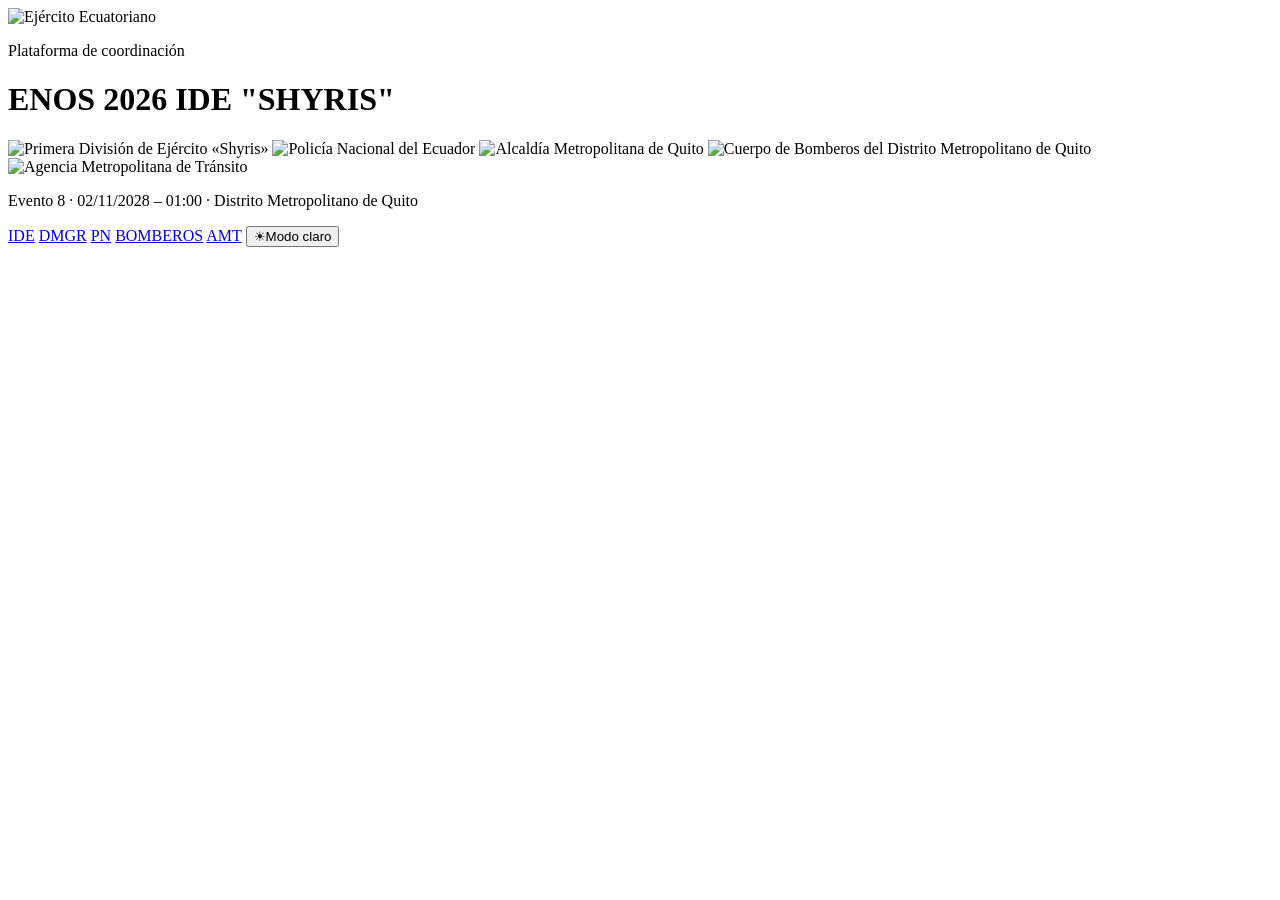
==== index.html @ 85a6ef6c "Add files via upload" ====
<!doctype html>
<html lang="es">
<head>
  <meta charset="utf-8">
  <meta name="viewport" content="width=device-width, initial-scale=1">
  <meta name="theme-color" content="#07142b">
  <title>ENOS 2026 IDE "SHYRIS"</title>
  <script>
    // Aplica el tema guardado antes de pintar la página para evitar un parpadeo.
    try { if (localStorage.getItem("enos-theme") === "light") document.documentElement.dataset.theme = "light"; } catch (error) {}
  </script>
  <link rel="stylesheet" href="css/styles.css">
  <script src="js/data.js" defer></script>
  <script src="js/dmgr-data.js" defer></script>
  <script src="js/ide-data.js" defer></script>
  <script src="js/plan-data.js" defer></script>
  <script src="js/bomberos-data.js" defer></script>
  <script src="js/app.js" defer></script>
</head>
<meta name="viewport" content="width=device-width, initial-scale=1.0">
<body>
  <header class="topbar">
    <div class="brand-lockup">
      <img class="brand-mark" src="LOGOS/00-ejercito-ecuatoriano.png" alt="Ejército Ecuatoriano">
      <div>
        <p class="brand-kicker">Plataforma de coordinación</p>
        <h1>ENOS 2026 <span>IDE</span> <span>"SHYRIS"</span></h1>
      </div>
    </div>
    <div class="logo-strip" aria-label="Instituciones participantes">
      <img src="LOGOS/01-ide-shyris.png" alt="Primera División de Ejército «Shyris»" title="I-D.E. «Shyris»">
      <img src="LOGOS/02-policia-nacional.png" alt="Policía Nacional del Ecuador" title="Policía Nacional del Ecuador">
      <img src="LOGOS/03-alcaldia-quito.png" alt="Alcaldía Metropolitana de Quito" title="Alcaldía Metropolitana de Quito">
      <img src="LOGOS/04-bomberos-quito.png" alt="Cuerpo de Bomberos del Distrito Metropolitano de Quito" title="Cuerpo de Bomberos de Quito">
      <img src="LOGOS/05-amt.png" alt="Agencia Metropolitana de Tránsito" title="AMT">
    </div>
    <p class="event-meta">Evento 8 <span>·</span> 02/11/2028 – 01:00 <span>·</span> Distrito Metropolitano de Quito</p>
    <nav class="primary-nav" aria-label="Secciones principales">
      <a href="#ide" data-route="ide">IDE</a>
      <a href="#dmgr" data-route="dmgr">DMGR</a>
      <a href="#pn" data-route="pn">PN</a>
      <a href="#bomberos" data-route="bomberos">BOMBEROS</a>
      <a href="#amt" data-route="amt">AMT</a>
      <button class="theme-toggle" type="button" aria-pressed="true"><span aria-hidden="true">☀</span><span class="theme-toggle-label">Modo claro</span></button>
    </nav>
  </header>
  <main id="app-main" tabindex="-1"></main>
</body>
</html>
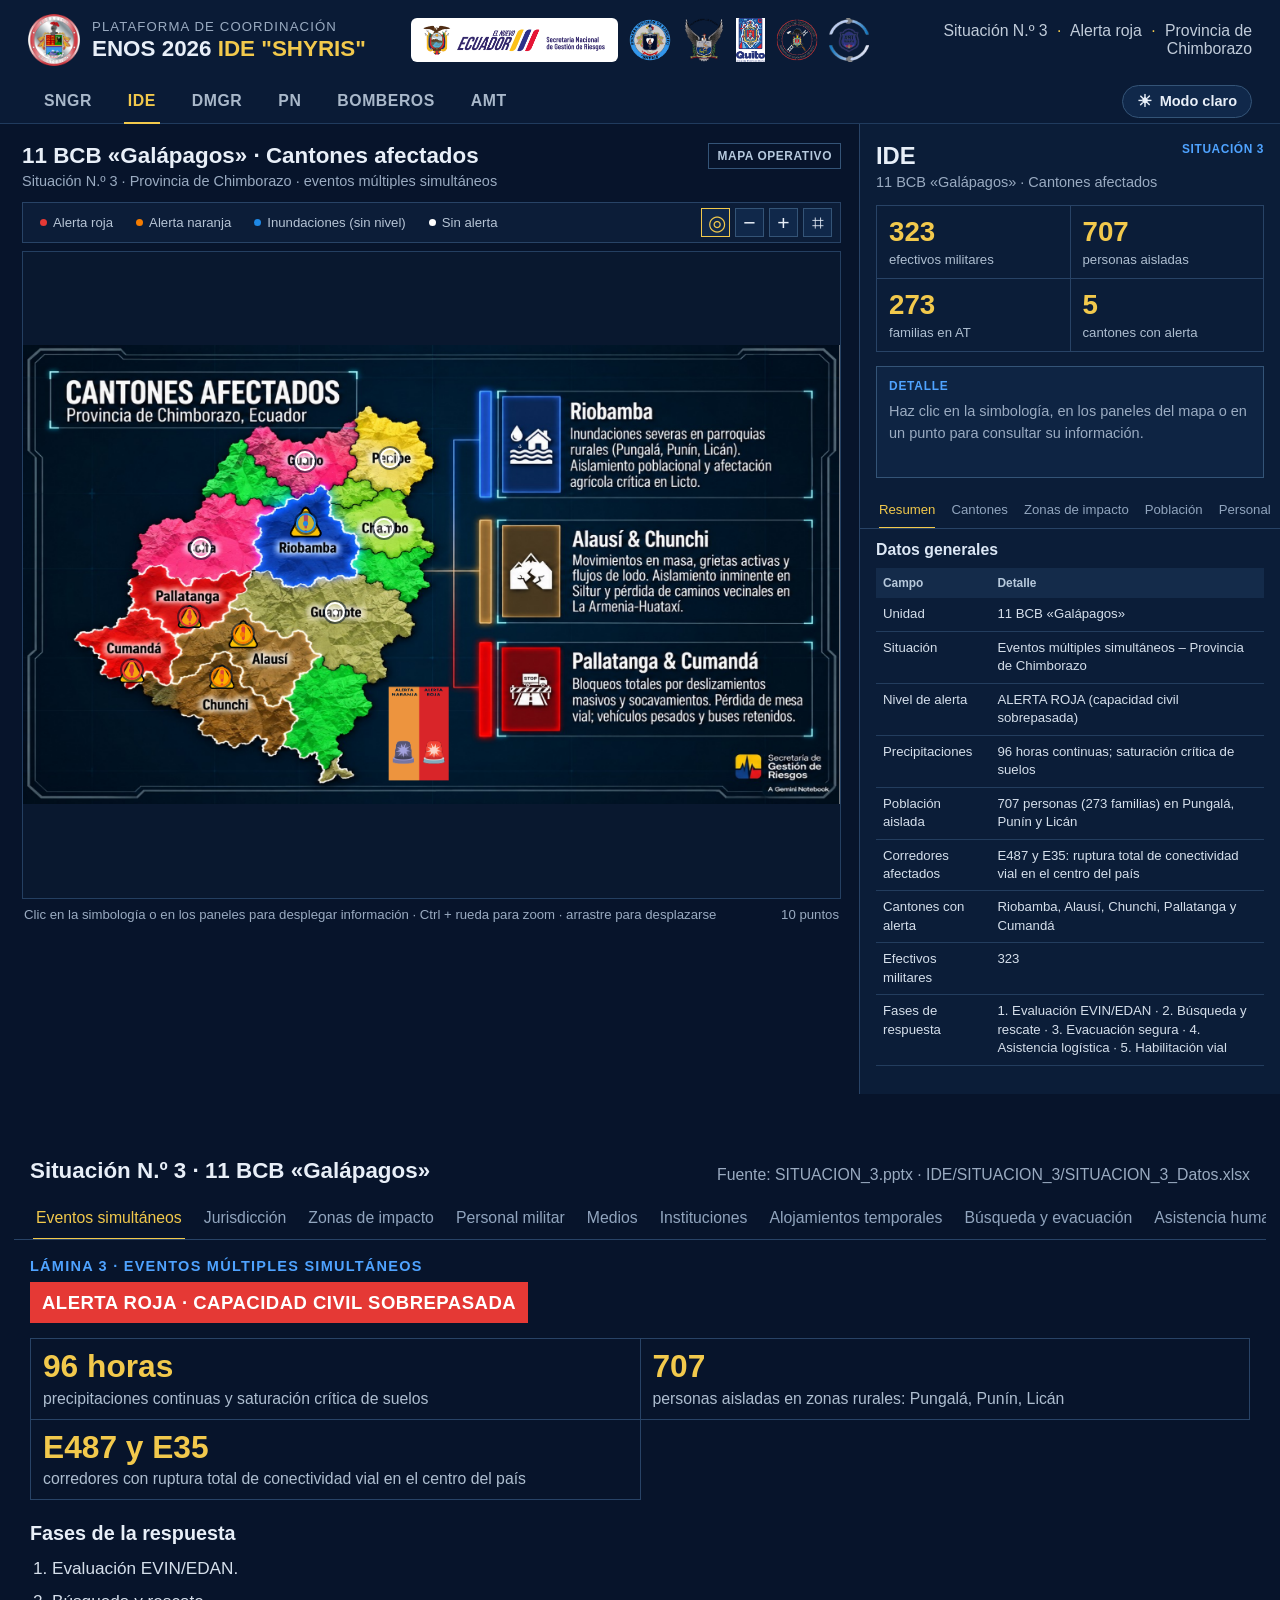
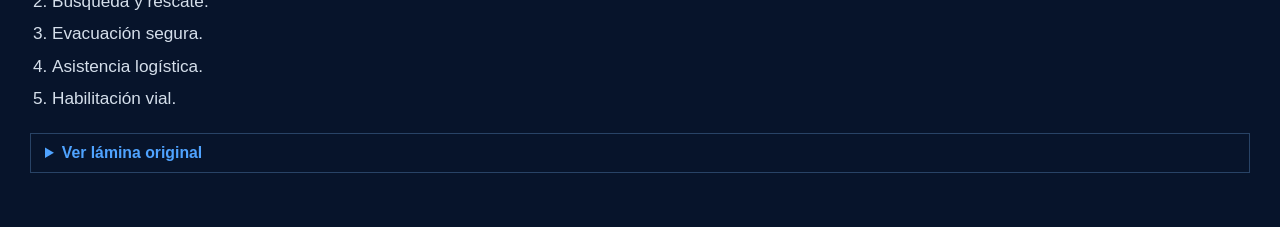
==== commit 76859312: "Add files via upload" ====
--- a/index.html
+++ b/index.html
@@ -28,14 +28,16 @@
       </div>
     </div>
     <div class="logo-strip" aria-label="Instituciones participantes">
-      <img src="LOGOS/01-ide-shyris.png" alt="Primera División de Ejército «Shyris»" title="I-D.E. «Shyris»">
-      <img src="LOGOS/02-policia-nacional.png" alt="Policía Nacional del Ecuador" title="Policía Nacional del Ecuador">
-      <img src="LOGOS/03-alcaldia-quito.png" alt="Alcaldía Metropolitana de Quito" title="Alcaldía Metropolitana de Quito">
-      <img src="LOGOS/04-bomberos-quito.png" alt="Cuerpo de Bomberos del Distrito Metropolitano de Quito" title="Cuerpo de Bomberos de Quito">
-      <img src="LOGOS/05-amt.png" alt="Agencia Metropolitana de Tránsito" title="AMT">
+      <img class="logo-wide" src="LOGOS/01-sngr.png" alt="Secretaría Nacional de Gestión de Riesgos" title="Secretaría Nacional de Gestión de Riesgos">
+      <img src="LOGOS/02-ide-shyris.png" alt="Primera División de Ejército «Shyris»" title="I-D.E. «Shyris»">
+      <img src="LOGOS/03-policia-nacional.png" alt="Policía Nacional del Ecuador" title="Policía Nacional del Ecuador">
+      <img src="LOGOS/04-alcaldia-quito.png" alt="Alcaldía Metropolitana de Quito" title="Alcaldía Metropolitana de Quito">
+      <img src="LOGOS/05-bomberos-quito.png" alt="Cuerpo de Bomberos del Distrito Metropolitano de Quito" title="Cuerpo de Bomberos de Quito">
+      <img src="LOGOS/06-amt.png" alt="Agencia Metropolitana de Tránsito" title="AMT">
     </div>
     <p class="event-meta">Evento 8 <span>·</span> 02/11/2028 – 01:00 <span>·</span> Distrito Metropolitano de Quito</p>
     <nav class="primary-nav" aria-label="Secciones principales">
+      <a href="#sngr" data-route="sngr">SNGR</a>
       <a href="#ide" data-route="ide">IDE</a>
       <a href="#dmgr" data-route="dmgr">DMGR</a>
       <a href="#pn" data-route="pn">PN</a>
--- a/css/styles.css
+++ b/css/styles.css
@@ -0,0 +1,393 @@
+:root {
+  color-scheme: dark;
+  --ink: #e8eff8;
+  --muted: #9aabc1;
+  --navy: #07142b;
+  --panel: #0f2547;
+  --panel-raised: #142d53;
+  --line: #284366;
+  --yellow: #f2c94c;
+  --blue: #4fa3ff;
+  --green: #49bd8b;
+  --red: #e53935;
+  --font: "Segoe UI", Tahoma, sans-serif;
+  --topbar-bg: #0a1b36;
+  --topbar-line: #203b5e;
+  --text-soft: #c1ccda;
+  --nav-text: #a9b8ca;
+  --nav-hover: #ffffff;
+  --hero-line: #29476b;
+  --hero-bg: linear-gradient(115deg, #102c51, #0b1c37 74%);
+  --home-label: #d8e4f3;
+  --hover-bg: #10284a;
+  --line-strong: #345477;
+  --box-bg: #0e2443;
+  --text-body: #d5dfeb;
+  --bomb-active-bg: #2a1730;
+  --tip-bg: #0e2443f2;
+  --badge-text: #b6c9dd;
+  --toolbar-bg: #0c1d38;
+  --chip-text: #b6c4d5;
+  --viewport-line: #243f61;
+  --viewport-bg: #09182f;
+  --meta-text: #b8c7d9;
+  --meta-strong: #e6edf6;
+  --side-bg: #0b1d38;
+  --kpi-label: #aebed0;
+  --tab-text: #91a5be;
+  --heading-soft: #dce7f5;
+  --th-bg: #142b4a;
+  --th-text: #b7c9dc;
+  --td-line: #233d5e;
+  --row-hover: #183658;
+  --input-bg: #0a1b34;
+  --input-line: #355274;
+  --list-line: #203958;
+  --list-text: #d6e0ec;
+  --list-hover: #142d4d;
+  --legend-text: #c1cddd;
+}
+
+/* Modo claro: se activa con data-theme="light" en <html> desde el botón del encabezado. */
+:root[data-theme="light"] {
+  color-scheme: light;
+  --ink: #12233d;
+  --muted: #56677e;
+  --navy: #eef2f7;
+  --panel: #ffffff;
+  --panel-raised: #e6edf6;
+  --line: #c9d5e3;
+  --yellow: #9a6a00;
+  --blue: #1565c0;
+  --green: #2e7d4f;
+  --red: #d32f2f;
+  --topbar-bg: #ffffff;
+  --topbar-line: #c9d5e3;
+  --text-soft: #3d4f66;
+  --nav-text: #4c5d74;
+  --nav-hover: #0b1b33;
+  --hero-line: #c9d5e3;
+  --hero-bg: linear-gradient(115deg, #ffffff, #e8eef6 74%);
+  --home-label: #23344d;
+  --hover-bg: #e3ebf5;
+  --line-strong: #b5c4d6;
+  --box-bg: #f5f8fc;
+  --text-body: #23344d;
+  --bomb-active-bg: #fdecec;
+  --tip-bg: #fffffff5;
+  --badge-text: #3d4f66;
+  --toolbar-bg: #f5f8fc;
+  --chip-text: #3d4f66;
+  --viewport-line: #c9d5e3;
+  --viewport-bg: #dde5ef;
+  --meta-text: #3d4f66;
+  --meta-strong: #0b1b33;
+  --side-bg: #f7f9fc;
+  --kpi-label: #4c5d74;
+  --tab-text: #56677e;
+  --heading-soft: #12233d;
+  --th-bg: #e6edf6;
+  --th-text: #2c3e57;
+  --td-line: #dbe3ee;
+  --row-hover: #e3ebf5;
+  --input-bg: #ffffff;
+  --input-line: #b5c4d6;
+  --list-line: #dbe3ee;
+  --list-text: #23344d;
+  --list-hover: #e3ebf5;
+  --legend-text: #3d4f66;
+}
+:root[data-theme="light"] .bomb-tip { box-shadow: 0 10px 30px rgba(20, 40, 70, .2); }
+
+* { box-sizing: border-box; }
+body { margin: 0; min-width: 320px; background: var(--navy); color: var(--ink); font-family: var(--font); font-size: 21.1px; }
+button, input { font: inherit; }
+button, a { -webkit-tap-highlight-color: transparent; }
+.topbar { position: relative; z-index: 5; display: grid; grid-template-columns: minmax(260px, 1fr) auto minmax(260px, 1fr); align-items: center; gap: 4px 24px; padding: 14px 28px 0; background: var(--topbar-bg); border-bottom: 1px solid var(--topbar-line); }
+.brand-lockup { display: flex; align-items: center; gap: 12px; min-width: 0; }
+.brand-mark { display: block; flex: 0 0 auto; width: 52px; height: 52px; object-fit: contain; }
+.brand-kicker { margin: 0 0 2px; color: var(--muted); font-size: 13.2px; letter-spacing: 1.1px; text-transform: uppercase; }
+.brand-lockup h1 { margin: 0; font-size: 22.4px; font-weight: 700; }
+.brand-lockup h1 span { color: var(--yellow); }
+.logo-strip { display: flex; grid-column: 2; grid-row: 1; align-items: center; justify-content: center; gap: 14px; }
+.logo-strip img { display: block; width: auto; height: 52px; object-fit: contain; }
+/* Logo horizontal con texto oscuro: fondo blanco para que se lea sobre el encabezado oscuro. */
+.sngr-page { display: grid; min-height: 58vh; place-items: center; padding: 32px 18px; text-align: center; }
+.sngr-page img { width: min(520px, 90vw); height: auto; padding: 14px 20px; border-radius: 10px; background: #ffffff; }
+.sngr-page h2 { margin: 22px 0 0; font-size: 26.4px; }
+.sngr-page p { margin: 8px 0 0; color: var(--muted); font-size: 17.2px; }
+.logo-strip .logo-wide { box-sizing: border-box; height: 44px; padding: 5px 9px; border-radius: 6px; background: #ffffff; }
+.event-meta { grid-column: 3; grid-row: 1; justify-self: end; margin: 0; color: var(--text-soft); font-size: 15.8px; white-space: nowrap; }
+.event-meta span { padding: 0 5px; color: var(--yellow); }
+.primary-nav { display: flex; grid-column: 1 / -1; gap: 4px; margin-top: 10px; }
+.primary-nav a { position: relative; padding: 12px 16px 13px; color: var(--nav-text); text-decoration: none; font-size: 15.8px; font-weight: 700; letter-spacing: .55px; }
+.primary-nav a:hover { color: var(--nav-hover); }
+.primary-nav a.active { color: var(--yellow); }
+.theme-toggle { display: inline-flex; align-items: center; gap: 8px; align-self: center; margin-left: auto; padding: 7px 14px; border: 1px solid var(--line-strong); border-radius: 999px; background: var(--hover-bg); color: var(--ink); cursor: pointer; font-size: 14.5px; font-weight: 700; white-space: nowrap; }
+.theme-toggle:hover { border-color: var(--yellow); color: var(--yellow); }
+.theme-toggle span[aria-hidden] { font-size: 17.2px; line-height: 1; }
+.primary-nav a.active::after { position: absolute; right: 12px; bottom: -1px; left: 12px; height: 2px; background: var(--yellow); content: ""; }
+
+.page-shell { width: min(1480px, 100%); margin: 0 auto; padding: 32px 30px 54px; }
+.eyebrow { margin: 0 0 8px; color: var(--blue); font-size: 14.5px; font-weight: 700; letter-spacing: 1.25px; text-transform: uppercase; }
+.page-title { margin: 0; font-size: clamp(33px, 3.96vw, 50.2px); line-height: 1.15; }
+.page-intro { max-width: 680px; margin: 10px 0 0; color: var(--muted); line-height: 1.6; }
+.home-hero { position: relative; overflow: hidden; padding: 38px 42px 42px; border: 1px solid var(--hero-line); background: var(--hero-bg); }
+.home-hero::after { position: absolute; top: 0; right: 10%; width: 1px; height: 100%; background: var(--input-line); content: ""; transform: skewX(-24deg); opacity: .45; }
+.home-hero-copy { position: relative; z-index: 1; max-width: 730px; }
+.home-hero .page-title { max-width: 640px; }
+.home-hero .page-intro { margin-top: 14px; }
+.home-label { display: inline-flex; align-items: center; gap: 8px; margin-top: 23px; color: var(--home-label); font-size: 15.8px; }
+.home-label::before { width: 7px; height: 7px; background: var(--green); content: ""; }
+.section-heading { display: flex; align-items: end; justify-content: space-between; gap: 20px; margin: 32px 0 14px; }
+.section-heading h2 { margin: 0; font-size: 22.4px; }
+.section-heading p { margin: 0; color: var(--muted); font-size: 15.8px; }
+.unit-grid { display: grid; grid-template-columns: repeat(4, minmax(0, 1fr)); border-top: 1px solid var(--line); border-bottom: 1px solid var(--line); }
+.unit-card { display: flex; min-height: 145px; flex-direction: column; align-items: flex-start; justify-content: space-between; padding: 19px 20px; border: 0; border-right: 1px solid var(--line); background: transparent; color: var(--ink); text-align: left; text-decoration: none; transition: background .18s ease; }
+.unit-card:last-child { border-right: 0; }
+.unit-card:hover { background: var(--hover-bg); }
+.unit-card-name { font-size: 22.4px; font-weight: 700; }
+.unit-card-foot { display: flex; width: 100%; align-items: center; justify-content: space-between; color: var(--muted); font-size: 13.2px; font-weight: 700; letter-spacing: .65px; }
+.unit-card-foot strong { color: var(--blue); font-size: 11.9px; }
+.unit-card.pending .unit-card-foot strong { color: var(--yellow); }
+.ide-list { margin: 0; padding-left: 18px; color: var(--text-body); font-size: 17.2px; line-height: 1.55; }
+.ide-list li + li { margin-top: 4px; }
+.ide-tabs { margin: 0; }
+.ide-tabs .data-tab { font-size: 15.8px; padding: 11px 10px 12px; }
+.ide-section { padding: 18px 0 0; }
+.ide-section h3 { margin: 22px 0 10px; font-size: 19.8px; }
+.ide-section table { font-size: 15.8px; }
+.ide-section th { font-size: 14.5px; }
+.ide-section .table-note { font-size: 15.8px; }
+.ide-lead { margin: 0 0 14px; color: var(--text-body); font-size: 18.5px; line-height: 1.6; }
+.ide-alert { display: inline-block; padding: 6px 12px; background: var(--red); color: #fff; font-weight: 700; letter-spacing: .5px; text-transform: uppercase; }
+.ide-kpis { grid-template-columns: repeat(auto-fit, minmax(170px, 1fr)); margin: 0 0 6px; }
+.ide-kpis .kpi-value { font-size: 31.7px; }
+.ide-kpis .kpi-label { font-size: 15.8px; }
+.ide-cards { display: grid; grid-template-columns: repeat(auto-fit, minmax(260px, 1fr)); gap: 14px; margin: 14px 0; }
+.ide-card { padding: 14px 16px; border: 1px solid var(--line); border-top: 3px solid var(--blue); background: var(--panel); }
+.ide-card h4 { margin: 0 0 8px; font-size: 18.5px; }
+.ide-card p { margin: 0 0 8px; color: var(--text-body); font-size: 17.2px; line-height: 1.55; }
+.ide-tag { display: inline-block; padding: 4px 9px; border: 1px solid var(--yellow); color: var(--yellow) !important; font-weight: 700; }
+.ide-chips { display: flex; flex-wrap: wrap; gap: 6px; }
+.ide-chips span { padding: 5px 9px; background: var(--panel-raised); color: var(--ink); font-size: 15.8px; }
+.ide-steps { margin: 0; padding-left: 22px; color: var(--text-body); font-size: 17.2px; line-height: 1.6; }
+
+/* Pestaña IDE: mapa Plan Defensa de Quito */
+.plan-overlays { position: absolute; inset: 0; pointer-events: none; }
+.plan-overlay { position: absolute; inset: 0; width: 100%; height: 100%; opacity: 0; filter: drop-shadow(0 0 2px rgba(0, 0, 0, .6)) drop-shadow(0 0 10px rgba(255, 255, 255, .9)); transition: opacity .15s ease; }
+.plan-overlay.active { opacity: 1; }
+.map-viewport.plan-hovering { cursor: pointer; }
+.plan-totals-button { padding: 9px 16px; border: 1px solid var(--yellow); background: var(--hover-bg); color: var(--yellow); cursor: pointer; font-size: 15.8px; font-weight: 700; white-space: nowrap; }
+.plan-totals-button:hover, .plan-totals-button[aria-expanded="true"] { background: var(--yellow); color: var(--navy); }
+.filter-chip.plan-chip[aria-pressed="false"] { opacity: 1; text-decoration: none; }
+.filter-chip.plan-chip[aria-pressed="true"] { border-color: var(--yellow); color: var(--yellow); }
+.plan-detail { min-height: 260px; }
+.plan-detail-head { display: flex; align-items: center; gap: 10px; margin-bottom: 8px; padding-bottom: 8px; border-bottom: 3px solid var(--group-color); }
+.plan-detail-head span { display: grid; flex: 0 0 26px; place-items: center; width: 26px; height: 26px; border-radius: 50%; background: var(--group-color); color: #fff; font-size: 14.5px; font-weight: 700; }
+.plan-detail-head .detail-name { margin: 0; }
+.plan-sub { margin-top: 14px; }
+.plan-note { margin-top: 10px; color: var(--muted); font-style: italic; }
+.plan-group-list { display: grid; gap: 2px; margin-top: 10px; }
+.plan-group-row { display: grid; grid-template-columns: 10px 1fr auto; align-items: center; gap: 10px; padding: 8px 6px; border: 0; border-bottom: 1px solid var(--list-line); background: transparent; color: var(--list-text); cursor: pointer; font-size: 14.5px; text-align: left; }
+.plan-group-row:hover { background: var(--list-hover); }
+.plan-group-row span:last-child { color: var(--muted); font-size: 13.2px; }
+.plan-group-row .filter-swatch, .plan-chip .filter-swatch { width: 10px; height: 10px; border-radius: 2px; }
+.plan-op-link { display: flex; align-items: center; gap: 8px; width: 100%; margin-top: 4px; padding: 6px 8px; border: 1px solid var(--line); background: var(--panel); color: var(--ink); cursor: pointer; font-size: 14.5px; text-align: left; }
+.plan-op-link:hover { border-color: var(--red); }
+.plan-op-link b { display: grid; place-items: center; width: 22px; height: 22px; border-radius: 50%; background: var(--red); color: #fff; font-size: 13.2px; }
+.plan-result-list { display: grid; gap: 8px; }
+.plan-result-top { display: flex; justify-content: space-between; gap: 10px; color: var(--meta-text); font-size: 14.5px; }
+.plan-result-top strong { color: var(--meta-strong); white-space: nowrap; }
+.plan-result-top small { color: var(--muted); font-weight: 400; }
+.plan-bar { height: 6px; margin-top: 4px; overflow: hidden; border-radius: 3px; background: var(--panel-raised); }
+.plan-bar span { display: block; height: 100%; border-radius: 3px; background: var(--yellow); }
+.plan-results { padding-top: 8px; }
+.plan-results[hidden] { display: none; }
+.plan-tab-content { padding-top: 16px; }
+.plan-search { max-width: 420px; }
+.plan-table { font-size: 17.2px; }
+.plan-table td { padding: 10px 9px; }
+.plan-table th { padding: 10px 9px; font-size: 14.5px; }
+.ide-tabs { overflow-y: hidden; }
+.plan-table .plan-total { color: var(--yellow); font-weight: 700; text-align: right; }
+.plan-table th:last-child { text-align: right; }
+.plan-sort { padding: 0; border: 0; background: none; color: inherit; cursor: pointer; font: inherit; font-weight: 700; }
+.plan-sort:hover { color: var(--yellow); }
+.plan-breakdown td { background: var(--box-bg); }
+.plan-bar-row { display: grid; grid-template-columns: minmax(150px, 220px) 1fr 80px; align-items: center; gap: 12px; padding: 4px 0; color: var(--meta-text); font-size: 15.8px; }
+.plan-bar-row .plan-bar { height: 10px; margin: 0; }
+.plan-bar-row strong { color: var(--meta-strong); text-align: right; }
+.plan-op-grid { display: grid; grid-template-columns: repeat(auto-fill, minmax(300px, 1fr)); gap: 14px; }
+.plan-op-card { display: flex; flex-direction: column; gap: 6px; padding: 14px 16px; border: 1px solid var(--line); border-top: 4px solid var(--group-color); background: var(--panel); }
+.plan-op-card header { display: flex; align-items: center; gap: 12px; margin-bottom: 4px; }
+.plan-op-card header span { display: grid; flex: 0 0 34px; place-items: center; width: 34px; height: 34px; border-radius: 50%; background: var(--red); color: #fff; font-weight: 700; }
+.plan-op-card h3 { margin: 0; font-size: 19.8px; }
+.plan-op-card header p { margin: 2px 0 0; color: var(--muted); font-size: 14.5px; }
+.plan-op-card > p { margin: 0; color: var(--text-body); font-size: 15.8px; line-height: 1.45; }
+.plan-op-card .ide-chips { margin-top: 4px; }
+.plan-op-card .ide-chips span { font-size: 14.5px; }
+.plan-locate { align-self: flex-start; margin-top: auto; padding: 8px 12px; border: 1px solid var(--line-strong); background: var(--hover-bg); color: var(--ink); cursor: pointer; font-size: 14.5px; font-weight: 700; }
+.plan-locate:hover { border-color: var(--yellow); color: var(--yellow); }
+.plan-week-grid { display: grid; grid-template-columns: repeat(auto-fill, minmax(220px, 1fr)); gap: 12px; }
+.plan-week-tile { display: flex; flex-direction: column; gap: 6px; padding: 16px; border: 1px solid var(--line); border-left: 4px solid var(--yellow); background: var(--panel); color: var(--ink); font: inherit; text-align: left; transition: transform .15s ease, border-color .15s ease; }
+.plan-week-tile:hover { transform: translateY(-2px); border-color: var(--yellow); }
+.plan-week-tile strong { color: var(--yellow); font-size: 36px; line-height: 1; }
+.plan-week-tile span { color: var(--text-body); font-size: 15.8px; line-height: 1.35; }
+.plan-week-tile small { color: var(--muted); font-size: 13.2px; text-transform: uppercase; letter-spacing: .5px; }
+.plan-week-tile.zero { border-left-color: var(--line-strong); }
+.plan-week-tile.zero strong { color: var(--muted); }
+button.plan-week-tile { cursor: pointer; border-left-color: var(--red); }
+button.plan-week-tile strong { color: var(--red); }
+@media (max-width: 640px) { .plan-bar-row { grid-template-columns: 1fr 60px; } .plan-bar-row .plan-bar { grid-column: 1 / -1; grid-row: 2; } .map-topline { flex-wrap: wrap; } }
+.ide-steps li + li { margin-top: 5px; }
+.ide-originals { margin-top: 20px; border: 1px solid var(--line); }
+.ide-originals summary { padding: 10px 14px; color: var(--blue); cursor: pointer; font-size: 15.8px; font-weight: 700; }
+.ide-original-grid { display: grid; grid-template-columns: repeat(auto-fit, minmax(320px, 1fr)); gap: 12px; padding: 0 14px 14px; }
+.ide-original-grid img { display: block; width: 100%; height: auto; border: 1px solid var(--line); }
+.bomb-switch { display: grid; grid-template-columns: repeat(2, minmax(0, 220px)); gap: 14px; margin-bottom: 18px; }
+.bomb-option { display: flex; align-items: center; gap: 14px; padding: 16px 18px; border: 1px solid var(--line); background: var(--panel); color: var(--ink); cursor: pointer; font-size: 21.1px; font-weight: 700; text-align: left; transition: border-color .15s ease, background .15s ease; }
+.bomb-option svg { width: 40px; height: 40px; flex: 0 0 40px; color: var(--red); }
+.bomb-option:hover { border-color: #e5393599; background: var(--hover-bg); }
+.bomb-option.active { border-color: var(--red); background: var(--bomb-active-bg); box-shadow: inset 0 -3px 0 var(--red); }
+.bomb-hotspot { position: absolute; padding: 0; border: 2px solid transparent; border-radius: 6px; background: transparent; cursor: help; transition: border-color .12s ease, background .12s ease; }
+.bomb-hotspot.marker { border-radius: 11px; }
+.bomb-hotspot:hover, .bomb-hotspot.active, .bomb-hotspot:focus-visible { border-color: var(--red); background: rgba(229, 57, 53, .12); outline: none; }
+.bomb-tip { position: fixed; z-index: 50; width: min(300px, calc(100vw - 16px)); padding: 12px 14px; border: 1px solid var(--line-strong); border-left: 3px solid var(--red); background: var(--tip-bg); box-shadow: 0 10px 30px rgba(0, 0, 0, .45); pointer-events: none; }
+.bomb-tip .detail-name { font-size: 18.5px; }
+.bomb-tip .detail-meta { font-size: 15.8px; }
+.bomb-tip-sub { margin: 10px 0 4px; }
+.bomb-tip-note { margin-top: 8px; color: var(--muted); font-style: italic; }
+@media (max-width: 560px) { .bomb-switch { grid-template-columns: 1fr 1fr; } .bomb-option { padding: 12px; font-size: 18.5px; } .bomb-option svg { width: 30px; height: 30px; flex-basis: 30px; } }
+
+.map-layout { display: grid; grid-template-columns: minmax(0, 1fr) 420px; min-height: calc(100vh - 145px); }
+.map-column { display: flex; min-width: 0; flex-direction: column; padding: 18px 18px 18px 22px; border-right: 1px solid var(--line); }
+.map-topline { display: flex; align-items: start; justify-content: space-between; gap: 12px; padding: 1px 0 13px; }
+.map-heading h2 { margin: 0; font-size: 22.4px; }
+.map-heading p { margin: 4px 0 0; color: var(--muted); font-size: 14.5px; }
+.map-badge { padding: 5px 8px; border: 1px solid var(--line-strong); color: var(--badge-text); font-size: 11.9px; font-weight: 700; letter-spacing: .6px; white-space: nowrap; }
+.map-toolbar { display: flex; min-height: 40px; align-items: center; justify-content: space-between; gap: 8px; padding: 5px 8px; border: 1px solid var(--line); background: var(--toolbar-bg); }
+.filter-list, .zoom-controls { display: flex; align-items: center; gap: 5px; }
+.filter-list { min-width: 0; overflow-x: auto; }
+.filter-chip { display: inline-flex; align-items: center; gap: 6px; min-height: 26px; padding: 0 8px; border: 1px solid transparent; background: transparent; color: var(--chip-text); cursor: pointer; font-size: 13.2px; white-space: nowrap; }
+.filter-chip[aria-pressed="false"] { opacity: .48; text-decoration: line-through; }
+.filter-chip:hover { border-color: var(--line); }
+.filter-swatch { width: 7px; height: 7px; border-radius: 50%; background: var(--swatch); }
+.tool-button { display: grid; flex: 0 0 29px; place-items: center; width: 29px; height: 29px; border: 1px solid var(--line-strong); background: var(--hover-bg); color: var(--ink); cursor: pointer; font-size: 21.1px; }
+.tool-button:hover, .tool-button[aria-pressed="true"] { border-color: var(--yellow); color: var(--yellow); }
+.map-viewport { position: relative; display: grid; flex: 1; min-height: 380px; max-height: 72vh; place-items: center; overflow: hidden; margin-top: 8px; border: 1px solid var(--viewport-line); background: var(--viewport-bg); touch-action: none; }
+.map-content { position: relative; width: min(100%, calc(68vh * var(--map-ratio))); aspect-ratio: var(--map-ratio); flex: 0 0 auto; transform-origin: center; will-change: transform; }
+.map-image { display: block; width: 100%; height: 100%; object-fit: contain; user-select: none; -webkit-user-drag: none; }
+.map-error { position: absolute; inset: 0; display: grid; place-items: center; padding: 25px; background: var(--viewport-bg); color: #ffb5ad; font-size: 17.2px; text-align: center; }
+.marker-layer { position: absolute; inset: 0; }
+.map-marker { position: absolute; z-index: 1; display: grid; width: 20px; height: 20px; place-items: center; padding: 0; border: 2px solid var(--marker-color); border-radius: 50%; background: color-mix(in srgb, var(--marker-color) 22%, transparent); box-shadow: 0 0 0 2px #07142b8c; cursor: pointer; transform: translate(-50%, -50%); animation: pulse 2.4s ease-out infinite; }
+.map-marker::after { position: absolute; width: 5px; height: 5px; border-radius: 50%; background: var(--marker-color); content: ""; }
+.map-marker:hover, .map-marker.selected, .map-marker.related { z-index: 3; width: 26px; height: 26px; border-width: 3px; }
+.map-marker.related { box-shadow: 0 0 0 4px #f2c94c66; }
+.map-marker.dimmed { opacity: .16; animation: none; }
+.map-marker.hidden { display: none; }
+.map-marker[data-color="white"] { --marker-color: #fff; }
+.circles-off .map-marker { border-color: transparent; background: transparent; box-shadow: none; animation: none; }
+.circles-off .map-marker::after { width: 7px; height: 7px; }
+.map-hotspot { position: absolute; z-index: 0; padding: 0; border: 2px solid transparent; border-radius: 4px; background: transparent; cursor: pointer; transition: border-color .15s ease, background .15s ease; }
+.map-hotspot:hover, .map-hotspot:focus-visible { border-color: var(--yellow); background: rgba(242, 201, 76, .12); outline: none; }
+.map-hotspot.active { border-color: var(--yellow); background: rgba(242, 201, 76, .2); box-shadow: 0 0 0 3px rgba(7, 20, 43, .55); }
+.detail-list { margin: 4px 0 0; padding-left: 16px; color: var(--meta-text); font-size: 13.2px; line-height: 1.5; }
+.detail-hint { margin-top: 8px; color: var(--blue); }
+@keyframes pulse { 0%, 100% { box-shadow: 0 0 0 2px #07142b8c, 0 0 0 0 color-mix(in srgb, var(--marker-color) 34%, transparent); } 55% { box-shadow: 0 0 0 2px #07142b8c, 0 0 0 7px transparent; } }
+.map-caption { display: flex; justify-content: space-between; gap: 12px; padding: 8px 2px 0; color: var(--muted); font-size: 13.2px; }
+
+.side-panel { min-width: 0; padding: 18px 16px 28px; background: var(--side-bg); }
+.panel-title-row { display: flex; align-items: start; justify-content: space-between; gap: 8px; }
+.panel-title-row h2 { margin: 0; font-size: 23.8px; }
+.panel-title-row p { margin: 4px 0 0; color: var(--muted); font-size: 14.5px; }
+.unit-flag { color: var(--blue); font-size: 11.9px; font-weight: 700; letter-spacing: .6px; }
+.kpi-grid { display: grid; grid-template-columns: repeat(2, minmax(0, 1fr)); margin-top: 15px; border-top: 1px solid var(--line); border-left: 1px solid var(--line); }
+.kpi { min-height: 72px; padding: 11px 12px; border-right: 1px solid var(--line); border-bottom: 1px solid var(--line); }
+.kpi-value { color: var(--yellow); font-size: 27.7px; font-weight: 700; line-height: 1.05; }
+.kpi-label { margin-top: 6px; color: var(--kpi-label); font-size: 13.2px; }
+.detail-box { min-height: 112px; margin-top: 14px; padding: 12px; border: 1px solid var(--line-strong); background: var(--box-bg); }
+.detail-label { margin: 0 0 8px; color: var(--blue); font-size: 11.9px; font-weight: 700; letter-spacing: .8px; text-transform: uppercase; }
+.detail-empty { margin: 0; color: var(--muted); font-size: 14.5px; line-height: 1.5; }
+.detail-name { margin: 0 0 7px; font-size: 17.2px; font-weight: 700; }
+.detail-meta { margin: 3px 0; color: var(--meta-text); font-size: 13.2px; line-height: 1.45; }
+.detail-meta strong { color: var(--meta-strong); }
+.data-tabs { display: flex; gap: 2px; margin: 14px -16px 0; padding: 0 12px; overflow-x: auto; border-bottom: 1px solid var(--line); scrollbar-width: thin; }
+.data-tab { position: relative; flex: 0 0 auto; padding: 10px 7px 11px; border: 0; background: transparent; color: var(--tab-text); cursor: pointer; font-size: 13.2px; white-space: nowrap; }
+.data-tab.active { color: var(--yellow); }
+.data-tab.active::after { position: absolute; right: 7px; bottom: -1px; left: 7px; height: 2px; background: var(--yellow); content: ""; }
+.table-wrap { max-width: 100%; overflow-x: auto; }
+.data-content { padding-top: 12px; }
+.data-content h3 { margin: 0 0 9px; color: var(--heading-soft); font-size: 15.8px; }
+.data-content h3:not(:first-child) { margin-top: 18px; }
+.data-content p { color: var(--chip-text); font-size: 14.5px; line-height: 1.55; }
+table { width: 100%; border-collapse: collapse; font-size: 13.2px; }
+th { padding: 8px 7px; background: var(--th-bg); color: var(--th-text); font-size: 11.9px; font-weight: 700; text-align: left; }
+td { padding: 7px; border-bottom: 1px solid var(--td-line); color: var(--text-body); line-height: 1.4; vertical-align: top; }
+tr.clickable { cursor: pointer; }
+tr.clickable:hover, tr.clickable.row-selected { background: var(--row-hover); }
+tr.total-row td { color: var(--yellow); font-weight: 700; }
+.table-note { margin: 10px 0 0; color: var(--muted); font-size: 13.2px; line-height: 1.5; }
+.search-input { width: 100%; margin: 0 0 9px; padding: 9px 10px; border: 1px solid var(--input-line); outline: none; background: var(--input-bg); color: var(--ink); font-size: 14.5px; }
+.search-input:focus { border-color: var(--blue); }
+.point-list { display: grid; gap: 1px; }
+.point-list-item { display: flex; align-items: center; gap: 9px; padding: 8px 6px; border: 0; border-bottom: 1px solid var(--list-line); background: transparent; color: var(--list-text); cursor: pointer; text-align: left; font-size: 13.2px; }
+.point-list-item:hover { background: var(--list-hover); }
+.point-list-item[hidden] { display: none; }
+.point-dot { flex: 0 0 8px; width: 8px; height: 8px; border-radius: 50%; background: var(--point-color); }
+.legend-list { display: grid; gap: 8px; }
+.legend-row { display: flex; align-items: center; gap: 8px; color: var(--legend-text); font-size: 13.2px; }
+.legend-dot { width: 9px; height: 9px; border: 1px solid #ffffff55; border-radius: 50%; background: var(--point-color); }
+.map-empty-state { padding: 24px; color: var(--muted); text-align: center; }
+
+@media (max-width: 1500px) {
+  .event-meta { white-space: normal; text-align: right; }
+  .logo-strip { gap: 10px; }
+  .logo-strip img { height: 44px; }
+}
+@media (max-width: 1100px) {
+  .map-layout { grid-template-columns: minmax(0, 1fr) 420px; }
+  .map-column { padding-left: 15px; }
+}
+@media (max-width: 999px) {
+  .topbar { grid-template-columns: 1fr; gap: 8px; padding-right: 16px; padding-left: 16px; }
+  .logo-strip { grid-column: 1; grid-row: auto; flex-wrap: wrap; }
+  .logo-strip img { height: 40px; }
+  .logo-strip .logo-wide { height: 36px; padding: 4px 7px; }
+  .event-meta { grid-column: 1; grid-row: auto; justify-self: start; white-space: normal; text-align: left; }
+  .primary-nav { grid-column: 1; margin-top: 0; overflow-x: auto; }
+  .primary-nav a { padding: 11px 13px 12px; }
+  .map-layout { display: flex; min-height: auto; flex-direction: column; }
+  .map-column { min-height: 68vh; border-right: 0; border-bottom: 1px solid var(--line); }
+  .map-viewport { min-height: min(56vw, 560px); max-height: 68vh; }
+  .map-content { width: min(100%, calc(60vh * var(--map-ratio))); }
+  .side-panel { padding: 18px 20px 28px; }
+  .data-tabs { margin-right: -20px; margin-left: -20px; }
+  .data-tab { padding-right: 10px; padding-left: 10px; }
+  .page-shell { padding: 24px 18px 42px; }
+}
+@media (max-width: 640px) {
+  .brand-lockup h1 { font-size: 19.8px; }
+  .event-meta { font-size: 13.2px; }
+  .home-hero { padding: 28px 22px; }
+  .home-hero::after { right: 5%; }
+  .unit-grid { grid-template-columns: repeat(2, minmax(0, 1fr)); }
+  .unit-card { min-height: 118px; padding: 15px; border-bottom: 1px solid var(--line); }
+  .unit-card:nth-child(2) { border-right: 0; }
+  .unit-card:nth-child(3), .unit-card:nth-child(4) { border-bottom: 0; }
+  .section-heading { align-items: start; flex-direction: column; gap: 6px; }
+  .map-column { min-height: 58vh; padding: 14px 10px; }
+  .map-topline { align-items: center; }
+  .map-heading h2 { font-size: 19.8px; }
+  .map-viewport { min-height: 55vw; }
+  .map-toolbar { flex-wrap: wrap; }
+  .filter-list { width: 100%; order: 2; }
+  .zoom-controls { justify-content: flex-end; width: 100%; }
+  .map-content { width: min(100%, calc(50vh * var(--map-ratio))); }
+  .map-caption { font-size: 11.9px; }
+  .map-marker { width: 16px; height: 16px; }
+  .map-marker::after { width: 4px; height: 4px; }
+  .side-panel { padding-right: 14px; padding-left: 14px; }
+  .data-tabs { margin-right: -14px; margin-left: -14px; }
+}
+@media (prefers-reduced-motion: reduce) { *, *::before, *::after { scroll-behavior: auto !important; animation-duration: .01ms !important; animation-iteration-count: 1 !important; transition-duration: .01ms !important; } }
